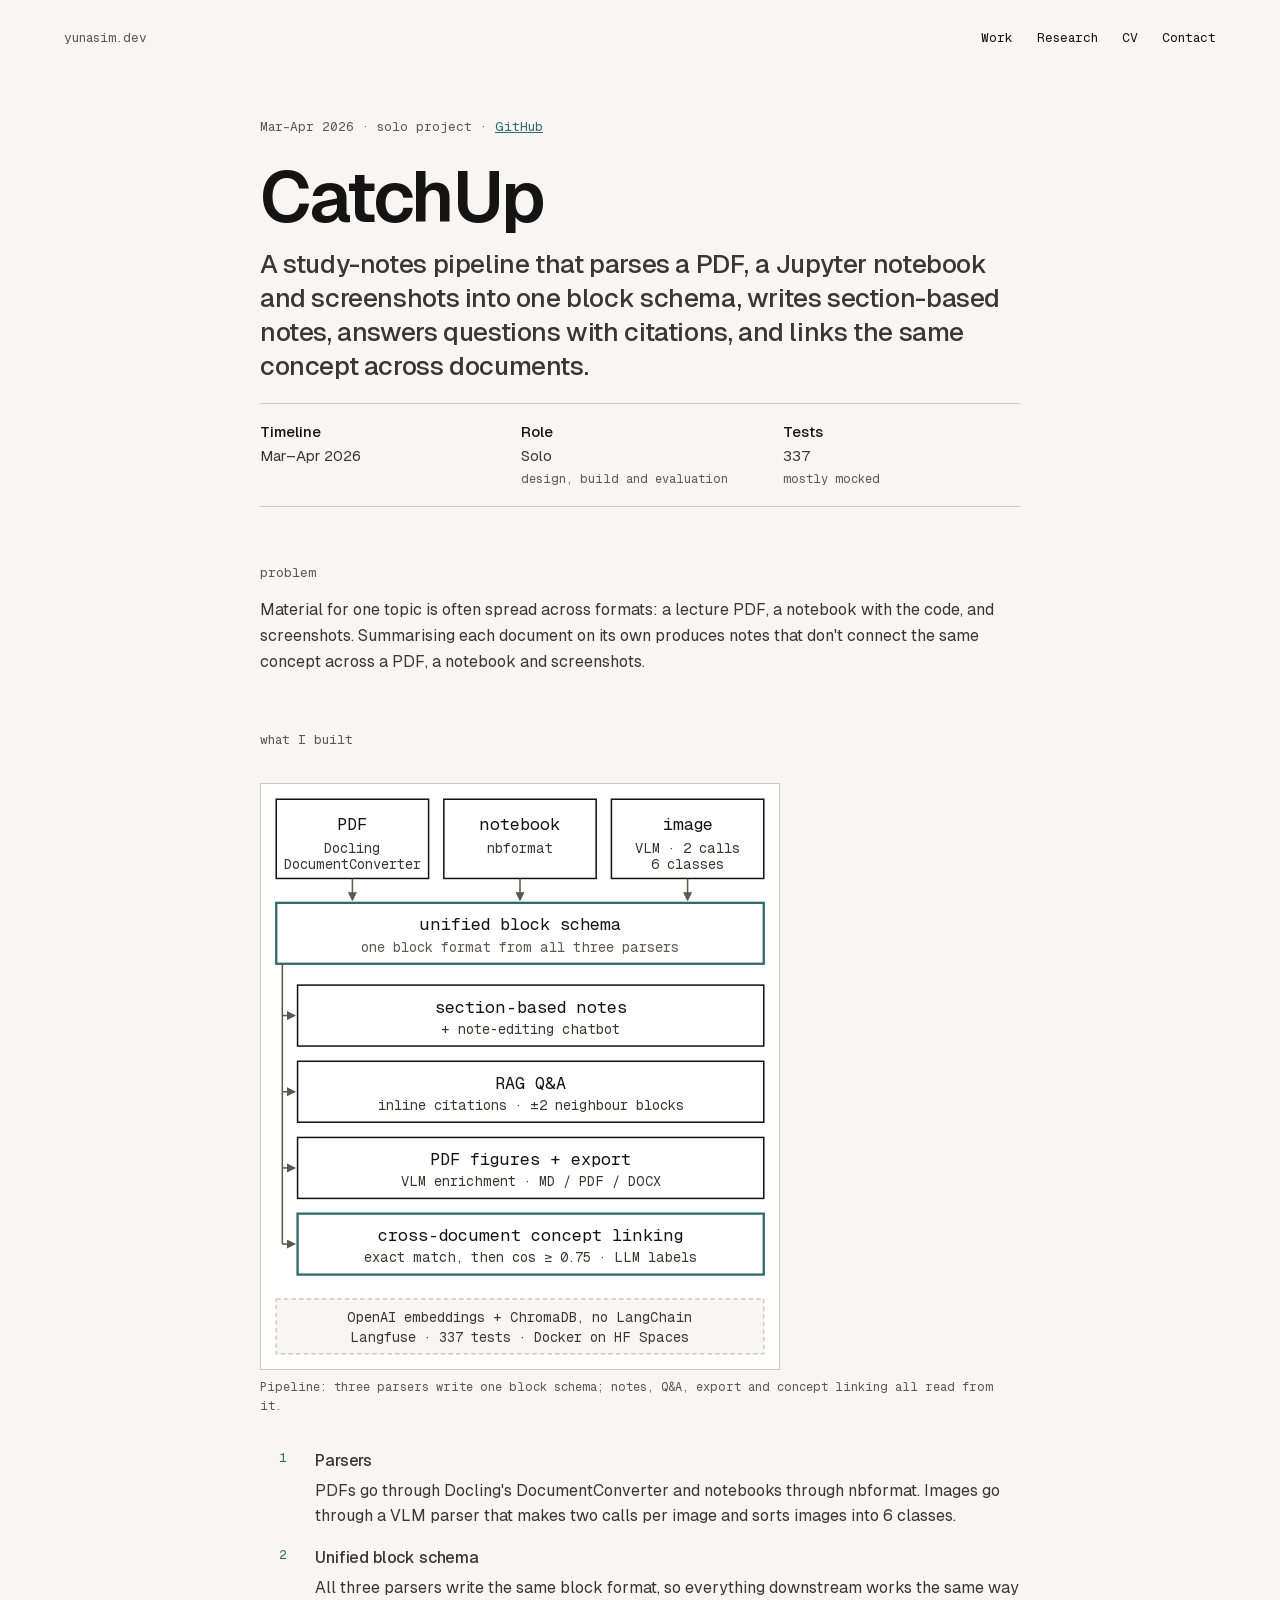
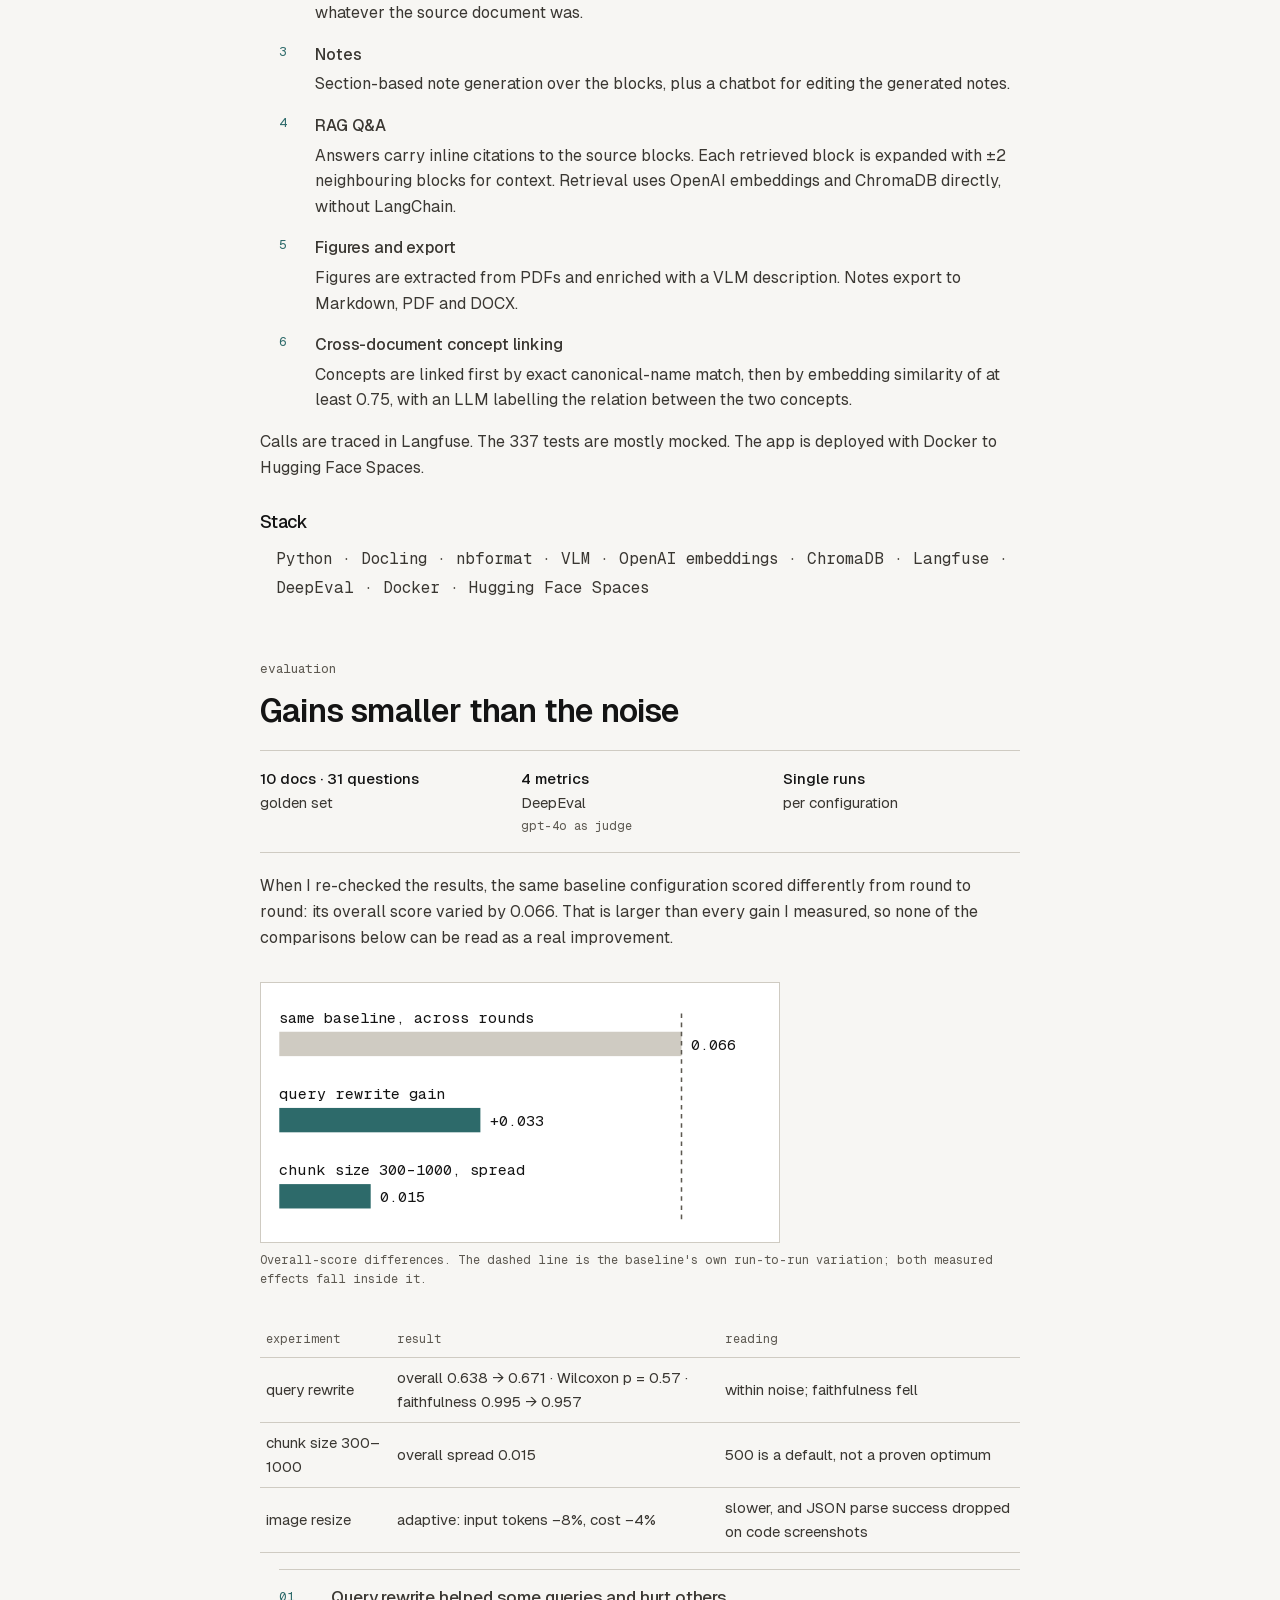
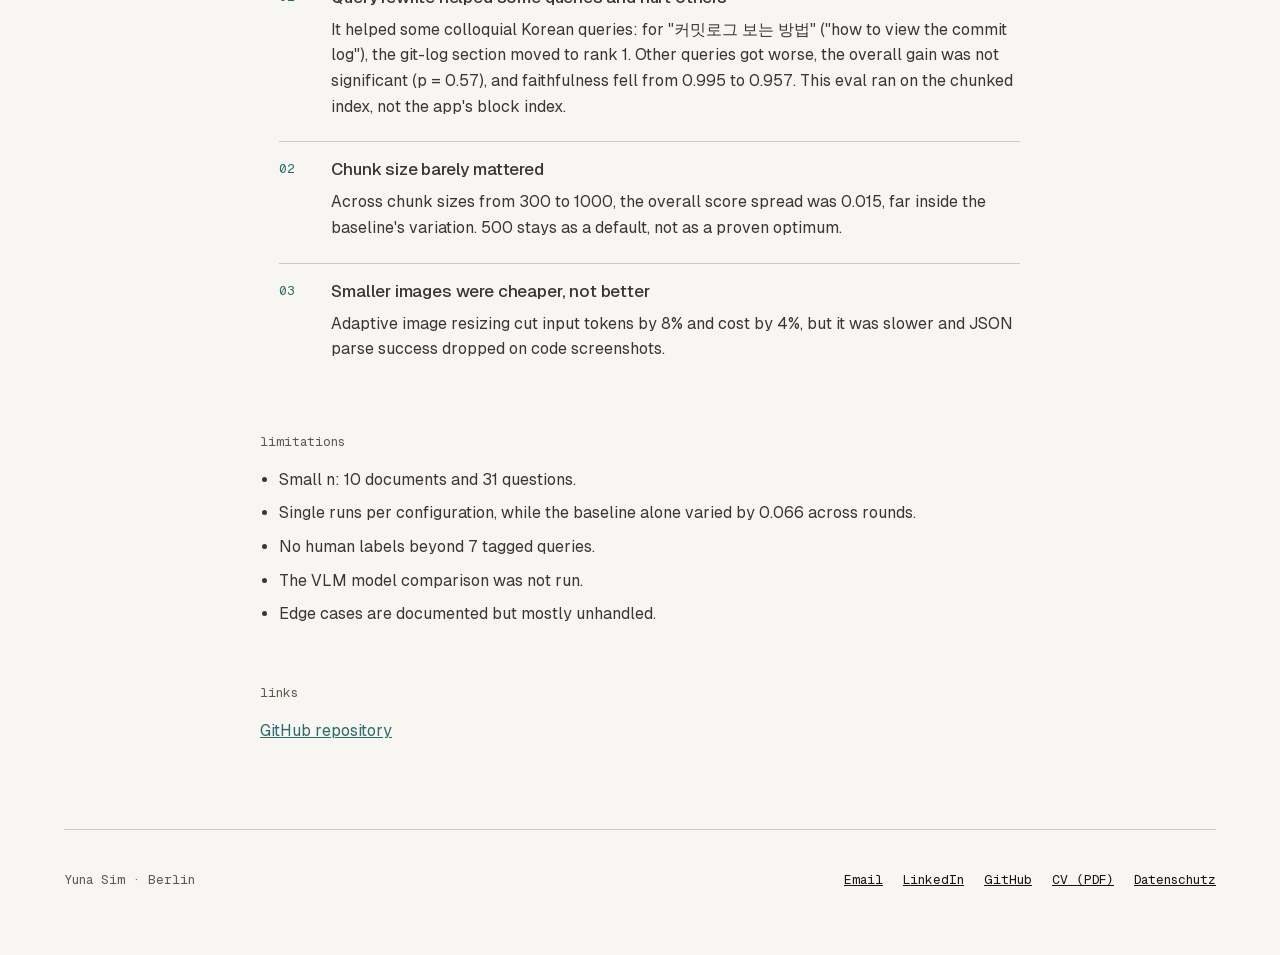
==== catchup.html @ 8ffbb91e "content: add CatchUp case study, move CatchUp into on the side New catchup.html on the case-study te" ====
<!doctype html>
<html lang="en">
<head>
<meta charset="utf-8">
<meta name="viewport" content="width=device-width, initial-scale=1">
<title>CatchUp · Yuna Sim</title>
<meta name="description" content="CatchUp: a solo pipeline that parses PDFs, notebooks and screenshots into one block schema, writes section notes, answers with citations and links concepts across documents, with an evaluation whose measured gains were smaller than run-to-run noise.">
<link rel="stylesheet" href="assets/fonts.css">
<link rel="stylesheet" href="assets/site.css">
</head>
<body>
<div class="wrap">

<nav aria-label="Main">
  <a href="./" style="color:var(--muted)">yunasim.dev</a>
  <div class="links"><a href="./#work">Work</a><a href="./#research">Research</a><a href="./#cv">CV</a><a href="#contact">Contact</a></div>
</nav>

<main class="article case">
  <p class="meta">Mar–Apr 2026 · solo project · <a href="https://github.com/yunaism/catchup">GitHub</a></p>
  <h1>CatchUp</h1>
  <p class="lede">A study-notes pipeline that parses a PDF, a Jupyter notebook and screenshots into one block schema, writes section-based notes, answers questions with citations, and links the same concept across documents.</p>
  <div class="facts">
    <div><b>Timeline</b>Mar–Apr 2026</div>
    <div><b>Role</b>Solo<span>design, build and evaluation</span></div>
    <div><b>Tests</b>337<span>mostly mocked</span></div>
  </div>

  <h2>problem</h2>
  <p>Material for one topic is often spread across formats: a lecture PDF, a notebook with the code, and screenshots. Summarising each document on its own produces notes that don't connect the same concept across a PDF, a notebook and screenshots.</p>

  <h2>what I built</h2>
  <figure>
    <svg viewBox="0 0 340 384" role="img" aria-label="CatchUp pipeline. Three parsers: PDF with Docling DocumentConverter, notebook with nbformat, image with a two-call VLM parser and six image classes. All three write a unified block schema. From it: section-based notes with a note-editing chatbot; RAG Q&amp;A with inline citations and plus or minus two neighbour blocks; PDF figure extraction with VLM enrichment and Markdown, PDF and DOCX export; cross-document concept linking by exact canonical match, then embedding similarity of at least 0.75 with LLM relation labels. Underneath: OpenAI embeddings and ChromaDB without LangChain, Langfuse tracing, 337 tests, Docker on Hugging Face Spaces." style="width:100%;max-width:520px;height:auto;display:block;background:#FFFFFF;border:1px solid var(--rule)">
      <defs><marker id="ca" markerWidth="6" markerHeight="6" refX="5" refY="3" orient="auto"><path d="M0,0 L0,6 L6,3 z" fill="#5C5850"/></marker></defs>
      <g font-family="Geist Mono, monospace" fill="#141414" font-size="10" text-anchor="middle">
        <g fill="#FFFFFF" stroke="#141414">
          <rect x="10" y="10" width="100" height="52"/><rect x="120" y="10" width="100" height="52"/><rect x="230" y="10" width="100" height="52"/>
        </g>
        <text x="60" y="30" font-size="11">PDF</text><text x="60" y="45" font-size="9" fill="#3A3732">Docling</text><text x="60" y="56" font-size="9" fill="#3A3732">DocumentConverter</text>
        <text x="170" y="30" font-size="11">notebook</text><text x="170" y="45" font-size="9" fill="#3A3732">nbformat</text>
        <text x="280" y="30" font-size="11">image</text><text x="280" y="45" font-size="9" fill="#3A3732">VLM · 2 calls</text><text x="280" y="56" font-size="9" fill="#3A3732">6 classes</text>
        <rect x="10" y="78" width="320" height="40" fill="#FFFFFF" stroke="#2D6A6A" stroke-width="1.5"/>
        <text x="170" y="96" font-size="11">unified block schema</text><text x="170" y="110" font-size="9" fill="#5C5850">one block format from all three parsers</text>
        <g fill="#FFFFFF" stroke="#141414">
          <rect x="24" y="132" width="306" height="40"/><rect x="24" y="182" width="306" height="40"/><rect x="24" y="232" width="306" height="40"/>
        </g>
        <rect x="24" y="282" width="306" height="40" fill="#FFFFFF" stroke="#2D6A6A" stroke-width="1.5"/>
        <text x="177" y="150" font-size="11">section-based notes</text><text x="177" y="164" font-size="9" fill="#3A3732">+ note-editing chatbot</text>
        <text x="177" y="200" font-size="11">RAG Q&amp;A</text><text x="177" y="214" font-size="9" fill="#3A3732">inline citations · ±2 neighbour blocks</text>
        <text x="177" y="250" font-size="11">PDF figures + export</text><text x="177" y="264" font-size="9" fill="#3A3732">VLM enrichment · MD / PDF / DOCX</text>
        <text x="177" y="300" font-size="11">cross-document concept linking</text><text x="177" y="314" font-size="9" fill="#3A3732">exact match, then cos ≥ 0.75 · LLM labels</text>
        <rect x="10" y="338" width="320" height="36" fill="#F7F6F3" stroke="#CFCBC2" stroke-dasharray="3 2"/>
        <text x="170" y="353" font-size="9" fill="#3A3732">OpenAI embeddings + ChromaDB, no LangChain</text>
        <text x="170" y="366" font-size="9" fill="#3A3732">Langfuse · 337 tests · Docker on HF Spaces</text>
        <g stroke="#5C5850" fill="none" marker-end="url(#ca)">
          <path d="M60 62 V76"/><path d="M170 62 V76"/><path d="M280 62 V76"/>
          <path d="M14 152 H22"/><path d="M14 202 H22"/><path d="M14 252 H22"/><path d="M14 302 H22"/>
        </g>
        <path d="M14 118 V302" stroke="#5C5850" fill="none"/>
      </g>
    </svg>
    <figcaption>Pipeline: three parsers write one block schema; notes, Q&amp;A, export and concept linking all read from it.</figcaption>
  </figure>
  <ol class="steps">
    <li><h3>Parsers</h3><p>PDFs go through Docling's DocumentConverter and notebooks through nbformat. Images go through a VLM parser that makes two calls per image and sorts images into 6 classes.</p></li>
    <li><h3>Unified block schema</h3><p>All three parsers write the same block format, so everything downstream works the same way whatever the source document was.</p></li>
    <li><h3>Notes</h3><p>Section-based note generation over the blocks, plus a chatbot for editing the generated notes.</p></li>
    <li><h3>RAG Q&amp;A</h3><p>Answers carry inline citations to the source blocks. Each retrieved block is expanded with ±2 neighbouring blocks for context. Retrieval uses OpenAI embeddings and ChromaDB directly, without LangChain.</p></li>
    <li><h3>Figures and export</h3><p>Figures are extracted from PDFs and enriched with a VLM description. Notes export to Markdown, PDF and DOCX.</p></li>
    <li><h3>Cross-document concept linking</h3><p>Concepts are linked first by exact canonical-name match, then by embedding similarity of at least 0.75, with an LLM labelling the relation between the two concepts.</p></li>
  </ol>
  <p>Calls are traced in Langfuse. The 337 tests are mostly mocked. The app is deployed with Docker to Hugging Face Spaces.</p>
  <h3>Stack</h3>
  <ul class="chips"><li>Python</li><li>Docling</li><li>nbformat</li><li>VLM</li><li>OpenAI embeddings</li><li>ChromaDB</li><li>Langfuse</li><li>DeepEval</li><li>Docker</li><li>Hugging Face Spaces</li></ul>

  <h2>evaluation</h2>
  <h3 class="headline">Gains smaller than the noise</h3>
  <div class="facts">
    <div><b>10 docs · 31 questions</b>golden set</div>
    <div><b>4 metrics</b>DeepEval<span>gpt-4o as judge</span></div>
    <div><b>Single runs</b>per configuration</div>
  </div>
  <p>When I re-checked the results, the same baseline configuration scored differently from round to round: its overall score varied by 0.066. That is larger than every gain I measured, so none of the comparisons below can be read as a real improvement.</p>
  <figure>
    <svg viewBox="0 0 340 170" role="img" aria-label="Bar chart of overall-score differences. Run-to-run variation of the same baseline: 0.066. Query rewrite gain: 0.033. Spread across chunk sizes 300 to 1000: 0.015. Both measured effects are smaller than the baseline's own variation." style="width:100%;max-width:520px;height:auto;display:block;background:#FFFFFF;border:1px solid var(--rule)">
      <g font-family="Geist Mono, monospace" font-size="10" fill="#141414">
        <text x="12" y="26">same baseline, across rounds</text>
        <rect x="12" y="32" width="264" height="16" fill="#CFCBC2"/><text x="282" y="44">0.066</text>
        <text x="12" y="76">query rewrite gain</text>
        <rect x="12" y="82" width="132" height="16" fill="#2D6A6A"/><text x="150" y="94">+0.033</text>
        <text x="12" y="126">chunk size 300–1000, spread</text>
        <rect x="12" y="132" width="60" height="16" fill="#2D6A6A"/><text x="78" y="144">0.015</text>
        <line x1="276" y1="20" x2="276" y2="156" stroke="#5C5850" stroke-dasharray="3 3"/>
      </g>
    </svg>
    <figcaption>Overall-score differences. The dashed line is the baseline's own run-to-run variation; both measured effects fall inside it.</figcaption>
  </figure>

  <div class="table-wrap">
    <table>
      <thead><tr><th>experiment</th><th>result</th><th>reading</th></tr></thead>
      <tbody>
        <tr><td>query rewrite</td><td>overall 0.638 → 0.671 · Wilcoxon p = 0.57 · faithfulness 0.995 → 0.957</td><td>within noise; faithfulness fell</td></tr>
        <tr><td>chunk size 300–1000</td><td>overall spread 0.015</td><td>500 is a default, not a proven optimum</td></tr>
        <tr><td>image resize</td><td>adaptive: input tokens −8%, cost −4%</td><td>slower, and JSON parse success dropped on code screenshots</td></tr>
      </tbody>
    </table>
  </div>
  <ol class="findings">
    <li><span class="n">01</span><div><h3>Query rewrite helped some queries and hurt others</h3><p>It helped some colloquial Korean queries: for "커밋로그 보는 방법" ("how to view the commit log"), the git-log section moved to rank 1. Other queries got worse, the overall gain was not significant (p = 0.57), and faithfulness fell from 0.995 to 0.957. This eval ran on the chunked index, not the app's block index.</p></div></li>
    <li><span class="n">02</span><div><h3>Chunk size barely mattered</h3><p>Across chunk sizes from 300 to 1000, the overall score spread was 0.015, far inside the baseline's variation. 500 stays as a default, not as a proven optimum.</p></div></li>
    <li><span class="n">03</span><div><h3>Smaller images were cheaper, not better</h3><p>Adaptive image resizing cut input tokens by 8% and cost by 4%, but it was slower and JSON parse success dropped on code screenshots.</p></div></li>
  </ol>

  <h2>limitations</h2>
  <ul>
    <li>Small n: 10 documents and 31 questions.</li>
    <li>Single runs per configuration, while the baseline alone varied by 0.066 across rounds.</li>
    <li>No human labels beyond 7 tagged queries.</li>
    <li>The VLM model comparison was not run.</li>
    <li>Edge cases are documented but mostly unhandled.</li>
  </ul>

  <h2>links</h2>
  <p><a href="https://github.com/yunaism/catchup">GitHub repository</a></p>
</main>

<footer id="contact">
  <span>Yuna Sim · Berlin</span>
  <div class="links">
    <a href="mailto:syna02178@gmail.com">Email</a><a href="https://www.linkedin.com/in/yunasim/">LinkedIn</a><a href="https://github.com/yunaism">GitHub</a><a href="assets/YunaSim_CV.pdf">CV (PDF)</a><a href="datenschutz.html">Datenschutz</a>
  </div>
</footer>

</div>
</body>
</html>
---- assets/fonts.css ----
/* Geist and Geist Mono, self-hosted (SIL Open Font License 1.1, see fonts/OFL.txt).
   Source: npm package geist@1.3.1. No requests to third-party font CDNs. */
@font-face{
  font-family:'Geist';
  src:url('fonts/Geist-Variable.woff2') format('woff2');
  font-weight:100 900;
  font-style:normal;
  font-display:swap;
}
@font-face{
  font-family:'Geist Mono';
  src:url('fonts/GeistMono-Variable.woff2') format('woff2');
  font-weight:100 900;
  font-style:normal;
  font-display:swap;
}
---- assets/site.css ----
/* yunasim.dev: shared styles (layout follows design/reference.html). No external requests. */
:root{
  --bg:#F7F6F3; --text:#141414; --text-2:#3A3732; --muted:#5C5850; --rule:#CFCBC2; --accent:#2D6A6A; --panel:#FFFFFF; --placeholder:#E9E6DF;
  --pad:clamp(20px,5vw,80px); --sans:'Geist',system-ui,sans-serif; --mono:'Geist Mono',ui-monospace,monospace;
}
*{box-sizing:border-box}
html{-webkit-text-size-adjust:100%}
body{margin:0;background:var(--bg);color:var(--text);font-family:var(--sans);font-size:16px;line-height:1.6}
a{color:var(--text)} a:hover{color:var(--accent)}
.wrap{max-width:1360px;margin:0 auto;padding:0 var(--pad)}
.mono{font-family:var(--mono)}
.label{font-family:var(--mono);font-size:13px;font-weight:400;color:var(--muted);margin:0}

/* nav */
nav{display:flex;flex-wrap:wrap;justify-content:space-between;align-items:center;gap:16px;padding:28px 0;font-family:var(--mono);font-size:13px}
nav .links{display:flex;flex-wrap:wrap;gap:24px}
nav a{text-decoration:none}

/* hero */
.hero{padding:40px 0 72px;display:flex;flex-direction:column;gap:28px}
.hero h1{margin:0;font-size:clamp(72px,10vw,152px);line-height:.9;font-weight:600;letter-spacing:-.05em}
.hero .role{font-family:var(--mono);font-size:14px;color:var(--muted);margin:0}
.hero-row{display:flex;flex-wrap:wrap;align-items:flex-end;justify-content:space-between;gap:32px}
.hero .intro{flex:999 1 520px;max-width:820px;margin:0;font-size:clamp(24px,2.6vw,36px);line-height:1.22;font-weight:500;letter-spacing:-.02em}
.hero .side{flex:1 1 360px;display:flex;flex-direction:column;gap:14px}
.actions{display:flex;flex-wrap:wrap;align-items:center;gap:20px}
.btn{display:inline-flex;align-items:center;min-height:44px;padding:0 22px;background:var(--text);color:var(--bg);text-decoration:none;font-weight:500;font-size:15px}
.btn:hover{background:var(--accent);color:var(--bg)}
.actions a:not(.btn){font-size:15px;font-weight:500}
.status{margin:0;font-size:14px;color:var(--muted)}
.todo{background:#FFF3C4;color:#5A4A00;padding:0 4px;font-family:var(--mono);font-size:.85em}

/* sections */
section{padding:72px 0;border-top:1px solid var(--rule)}
section > .label{margin-bottom:32px}

/* tiles */
.tiles{display:grid;grid-template-columns:repeat(3,minmax(0,1fr));gap:32px}
.tile{display:flex;flex-direction:column;gap:14px;min-width:0}
.tile .visual{width:100%;aspect-ratio:16/10;background:var(--panel);border:1px solid var(--rule);overflow:hidden;display:flex;align-items:center;justify-content:center}
.tile .visual video,.tile .visual img{width:100%;height:100%;object-fit:contain;display:block;background:#FFFFFF}
.tile .visual.ph{background:var(--placeholder);border-style:dashed;padding:20px;text-align:center;font-family:var(--mono);font-size:12px;color:var(--text-2)}
.vcap{display:grid;grid-template-columns:repeat(3,minmax(0,1fr));gap:8px;font-family:var(--mono);font-size:11px;line-height:1.35;color:var(--text-2);margin-top:-6px}
.tile .meta{font-family:var(--mono);font-size:12px;color:var(--muted)}
.tile h3{margin:0;font-size:24px;line-height:1.2;font-weight:500;letter-spacing:-.015em}
.tile p{margin:0;font-size:15px;line-height:1.6;color:var(--text-2)}
.tile .part{font-family:var(--mono);font-size:12px;line-height:1.6;color:var(--muted)}
.tile .more{display:flex;flex-wrap:wrap;gap:18px;margin-top:auto;padding-top:4px}
.tile .more a{color:var(--accent);font-weight:500;font-size:15px}

/* checks */
.checks{display:grid;grid-template-columns:repeat(3,minmax(0,1fr));gap:32px;counter-reset:c}
.check{display:flex;flex-direction:column;gap:12px;border-top:2px solid var(--text);padding-top:16px}
.check h3{margin:0;font-size:20px;font-weight:500;letter-spacing:-.01em}
.check .where{font-family:var(--mono);font-size:12px;color:var(--muted)}
.check dl{margin:0;display:grid;grid-template-columns:56px 1fr;gap:6px 12px;font-size:15px;line-height:1.55}
.check dt{font-family:var(--mono);font-size:12px;color:var(--accent);padding-top:3px}
.check dd{margin:0;color:var(--text-2)}

/* research */
.research{display:grid;grid-template-columns:minmax(0,1fr) minmax(0,1fr);gap:48px}
.research h3{margin:0 0 12px;font-family:var(--mono);font-size:12px;font-weight:400;color:var(--muted)}
.research ul{margin:0;padding:0;list-style:none}
.research li{padding:14px 0;border-top:1px solid var(--rule);font-size:15px;line-height:1.5}
.research li:last-child{border-bottom:1px solid var(--rule)}
.research li .t{display:block;font-weight:500;color:var(--text)}
.research li a.t:hover{color:var(--accent)}
.research li .s{display:block;font-family:var(--mono);font-size:12px;color:var(--muted);margin-top:4px}

/* side */
.side-study{display:flex;flex-wrap:wrap;align-items:center;gap:48px}
.side-study svg{flex:0 1 300px;width:100%;max-width:300px;height:auto}
.side-study .txt{flex:1 1 320px;max-width:560px;display:flex;flex-direction:column;gap:10px}
.side-study .txt p{margin:0}
.side-study .q{font-size:24px;line-height:1.3;font-weight:500;letter-spacing:-.015em}
.side-grid{display:grid;grid-template-columns:minmax(0,1fr) minmax(0,1fr);gap:48px}
.side-grid .side-study{align-items:flex-start;gap:24px}
.side-grid .side-study svg{flex-basis:240px;max-width:240px}

footer{border-top:1px solid var(--rule);padding:40px 0 64px;display:flex;flex-wrap:wrap;justify-content:space-between;gap:20px;font-family:var(--mono);font-size:13px;color:var(--muted)}
footer .links{display:flex;flex-wrap:wrap;gap:20px}

@media (max-width:1000px){
  .tiles,.checks{grid-template-columns:minmax(0,1fr)}
  .research,.side-grid{grid-template-columns:minmax(0,1fr)}
  .tile .visual{aspect-ratio:16/9}
  .tile .visual.strip{aspect-ratio:1000/320}
}
@media (prefers-reduced-motion:reduce){ video{display:none} .poster-fallback{display:block!important} }

/* Long-form pages (case studies, legal). Same tokens, single text column. */
.article{max-width:760px;padding:40px 0 72px}
.article.case{margin-left:auto;margin-right:auto}
.article h1{margin:0 0 16px;font-size:clamp(40px,6vw,72px);line-height:.98;font-weight:600;letter-spacing:-.04em}
.article .meta{font-family:var(--mono);font-size:13px;color:var(--muted);margin:0 0 24px}
.article .lede{font-size:clamp(20px,2.2vw,26px);line-height:1.3;font-weight:500;letter-spacing:-.015em;margin:0 0 16px}
.article h2{margin:56px 0 14px;font-family:var(--mono);font-size:13px;font-weight:400;color:var(--muted)}
.article p,.article li{color:var(--text-2);font-size:16px}
.article p{margin:0 0 14px}
.article ul,.article ol{margin:0 0 14px;padding-left:1.2em}
.article li{margin-bottom:8px}
.article .part{font-family:var(--mono);font-size:13px;color:var(--muted)}
.article a{color:var(--accent)}
.article figure{margin:32px 0}
.article figure img,.article figure video{width:100%;height:auto;display:block;background:#FFFFFF;border:1px solid var(--rule)}
.article figcaption{font-family:var(--mono);font-size:12px;color:var(--muted);margin-top:8px}
.article h3{margin:28px 0 8px;font-size:18px;font-weight:500;letter-spacing:-.01em}
.article .phase{font-family:var(--sans);color:var(--text);margin:64px 0 0;padding-top:24px;border-top:2px solid var(--text);font-size:clamp(24px,3vw,32px);font-weight:600;letter-spacing:-.025em;line-height:1.15}
.article .phase + .meta{margin-top:8px}
.article .headline{margin:8px 0 16px;font-size:clamp(24px,3vw,32px);font-weight:600;letter-spacing:-.025em;line-height:1.15;color:var(--text)}
.article blockquote{margin:16px 0;padding:0 0 0 16px;border-left:2px solid var(--accent);color:var(--text-2);font-size:17px}
.article code{font-family:var(--mono);font-size:.88em}
/* figure grids: images stay inside the column at any width */
.figs{display:grid;gap:12px;grid-template-columns:repeat(var(--cols,3),minmax(0,1fr))}
.figs figure{margin:0}
.figs img{width:100%;height:auto;display:block;background:#FFFFFF;border:1px solid var(--rule)}
.figs .cap{font-family:var(--mono);font-size:12px;color:var(--muted);margin-top:6px}
@media (max-width:560px){ .figs{--cols:2} .figs.keep{--cols:3} .figs.stack{--cols:1} }
/* finding -> decision pairs */
.pairs{display:grid;gap:20px;margin:16px 0}
.pair{display:grid;grid-template-columns:minmax(0,1fr) minmax(0,1fr);gap:16px;border-top:1px solid var(--rule);padding-top:14px}
.pair .k{display:block;font-family:var(--mono);font-size:12px;color:var(--accent);margin-bottom:4px}
.pair p{margin:0;font-size:15px}
@media (max-width:560px){ .pair{grid-template-columns:minmax(0,1fr)} }
/* results table */
.table-wrap{overflow-x:auto;margin:16px 0}
.article table{border-collapse:collapse;width:100%;font-size:15px}
.article th,.article td{text-align:left;padding:8px 6px;border-bottom:1px solid var(--rule);color:var(--text-2)}
.article th{font-family:var(--mono);font-size:12px;font-weight:400;color:var(--muted)}
.article td.num,.article th.num{text-align:right;font-variant-numeric:tabular-nums}
.article tr.best td{color:var(--text);font-weight:500}
/* ownership labels */
.own,.article .own{font-family:var(--mono);font-size:12px;color:var(--muted)}
.own.mine{color:var(--accent)}
.tile .visual img.shot{object-fit:cover;object-position:top}
/* old-page components, restyled: highlight box, inline stats, methods lists, roadmap */
.callout{margin:20px 0;padding:14px 16px;border-left:2px solid var(--accent);background:#FFFFFF}
.callout p{margin:0;color:var(--text-2)}
.facts{display:grid;gap:12px 24px;grid-template-columns:repeat(auto-fit,minmax(180px,1fr));margin:20px 0;padding:16px 0;border-top:1px solid var(--rule);border-bottom:1px solid var(--rule)}
.facts div{font-size:15px;color:var(--text-2)}
.facts b{display:block;font-weight:500;color:var(--text)}
.facts span{display:block;font-family:var(--mono);font-size:12px;color:var(--muted);margin-top:2px}
.chips{list-style:none;margin:8px 0 16px;padding:0;font-family:var(--mono);font-size:13px;color:var(--text-2);line-height:1.8}
.chips li{display:inline;margin:0}
.chips li + li::before{content:" · ";color:var(--muted)}
.chips-group{display:grid;grid-template-columns:110px minmax(0,1fr);gap:4px 16px;margin:8px 0 16px}
.chips-group dt{font-family:var(--mono);font-size:12px;color:var(--muted);padding-top:3px}
.chips-group dd{margin:0}
.chips-group .chips{margin:0}
@media (max-width:560px){ .chips-group{grid-template-columns:minmax(0,1fr)} .chips-group dt{padding-top:8px} }
.steps{list-style:none;padding:0;margin:16px 0;counter-reset:s}
.steps > li{counter-increment:s;position:relative;padding:0 0 0 36px;margin:0 0 16px}
.steps > li::before{content:counter(s);position:absolute;left:0;top:0;font-family:var(--mono);font-size:13px;color:var(--accent)}
.steps h3{margin:0 0 4px;font-size:16px}
.steps p{margin:0}
.findings{list-style:none;padding:0;margin:16px 0}
.findings > li{display:grid;grid-template-columns:40px minmax(0,1fr);gap:0 12px;padding:14px 0;border-top:1px solid var(--rule)}
.findings .n{font-family:var(--mono);font-size:13px;color:var(--accent);padding-top:3px}
.findings h3{margin:0 0 6px;font-size:17px}
.findings p{margin:0}
.roadmap h3{margin-top:20px}
.roadmap .k{font-family:var(--mono);font-size:12px;color:var(--muted);font-weight:400;margin-left:6px}
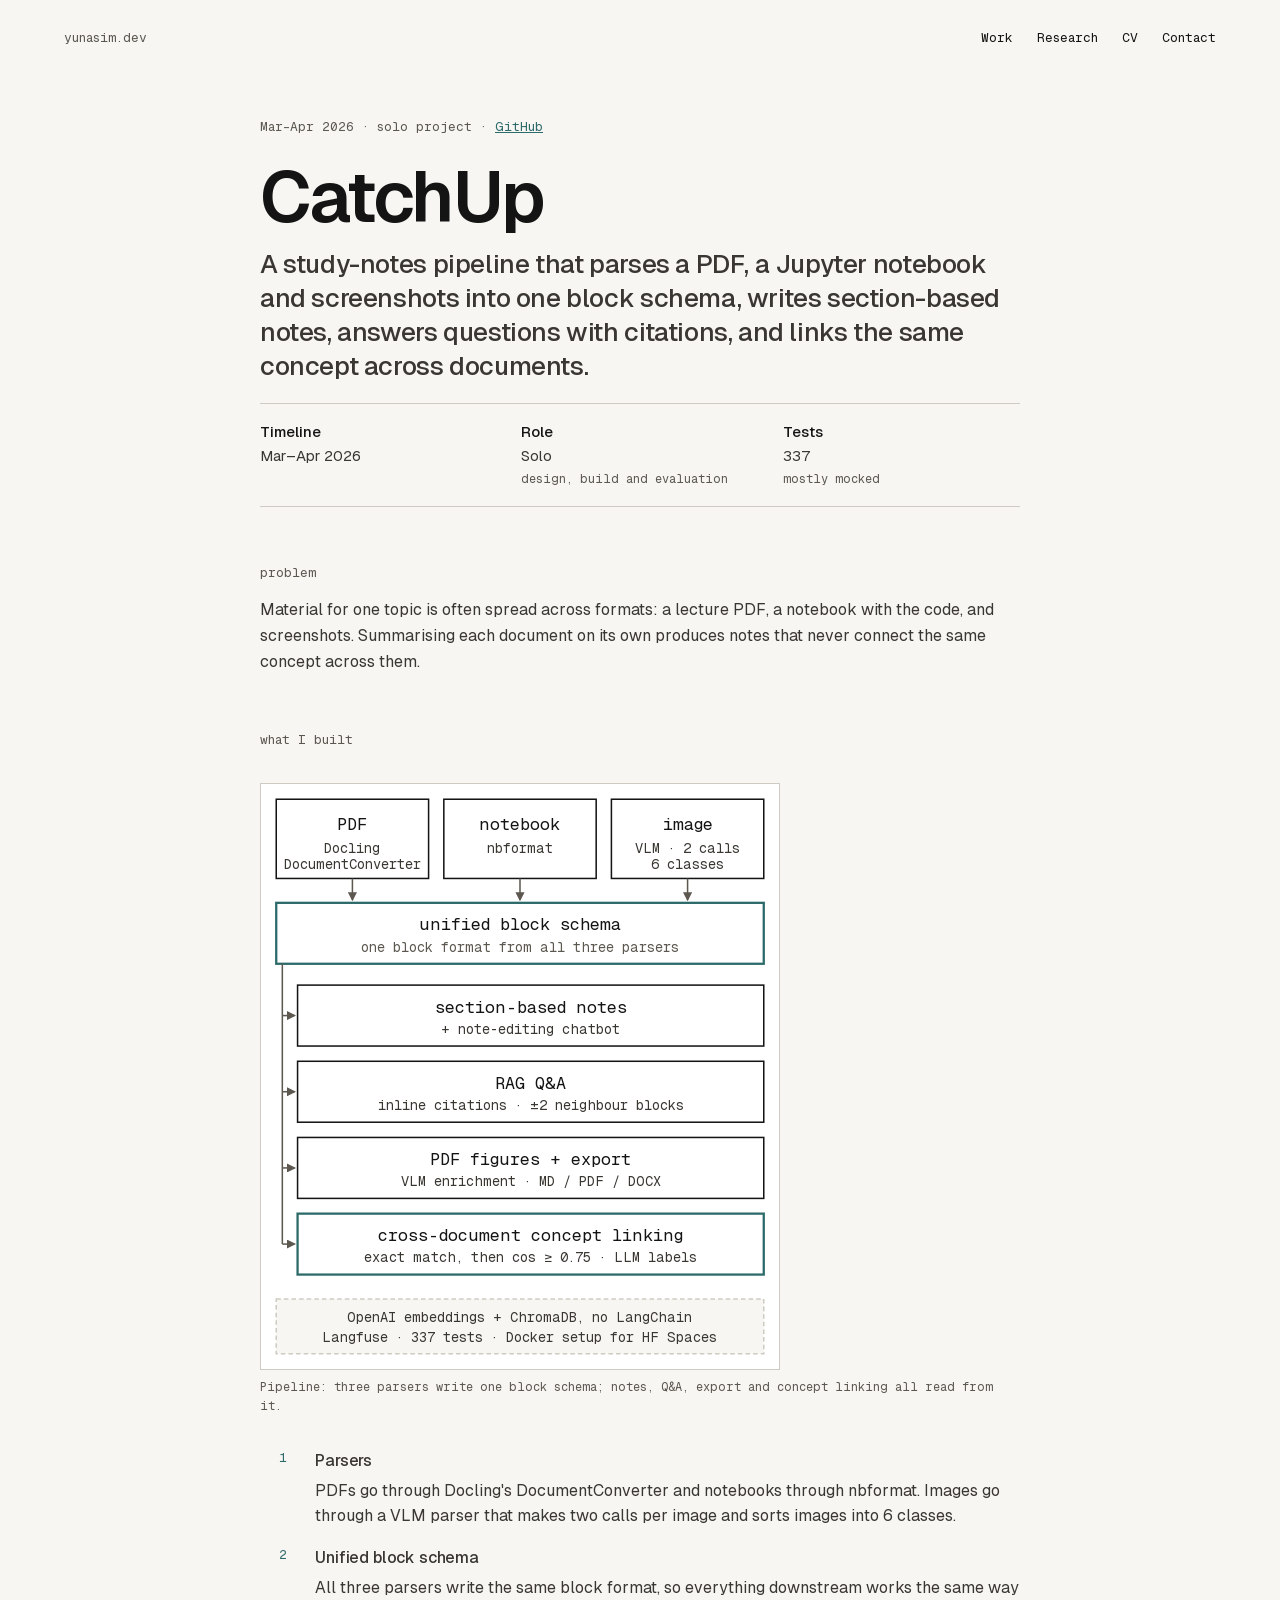
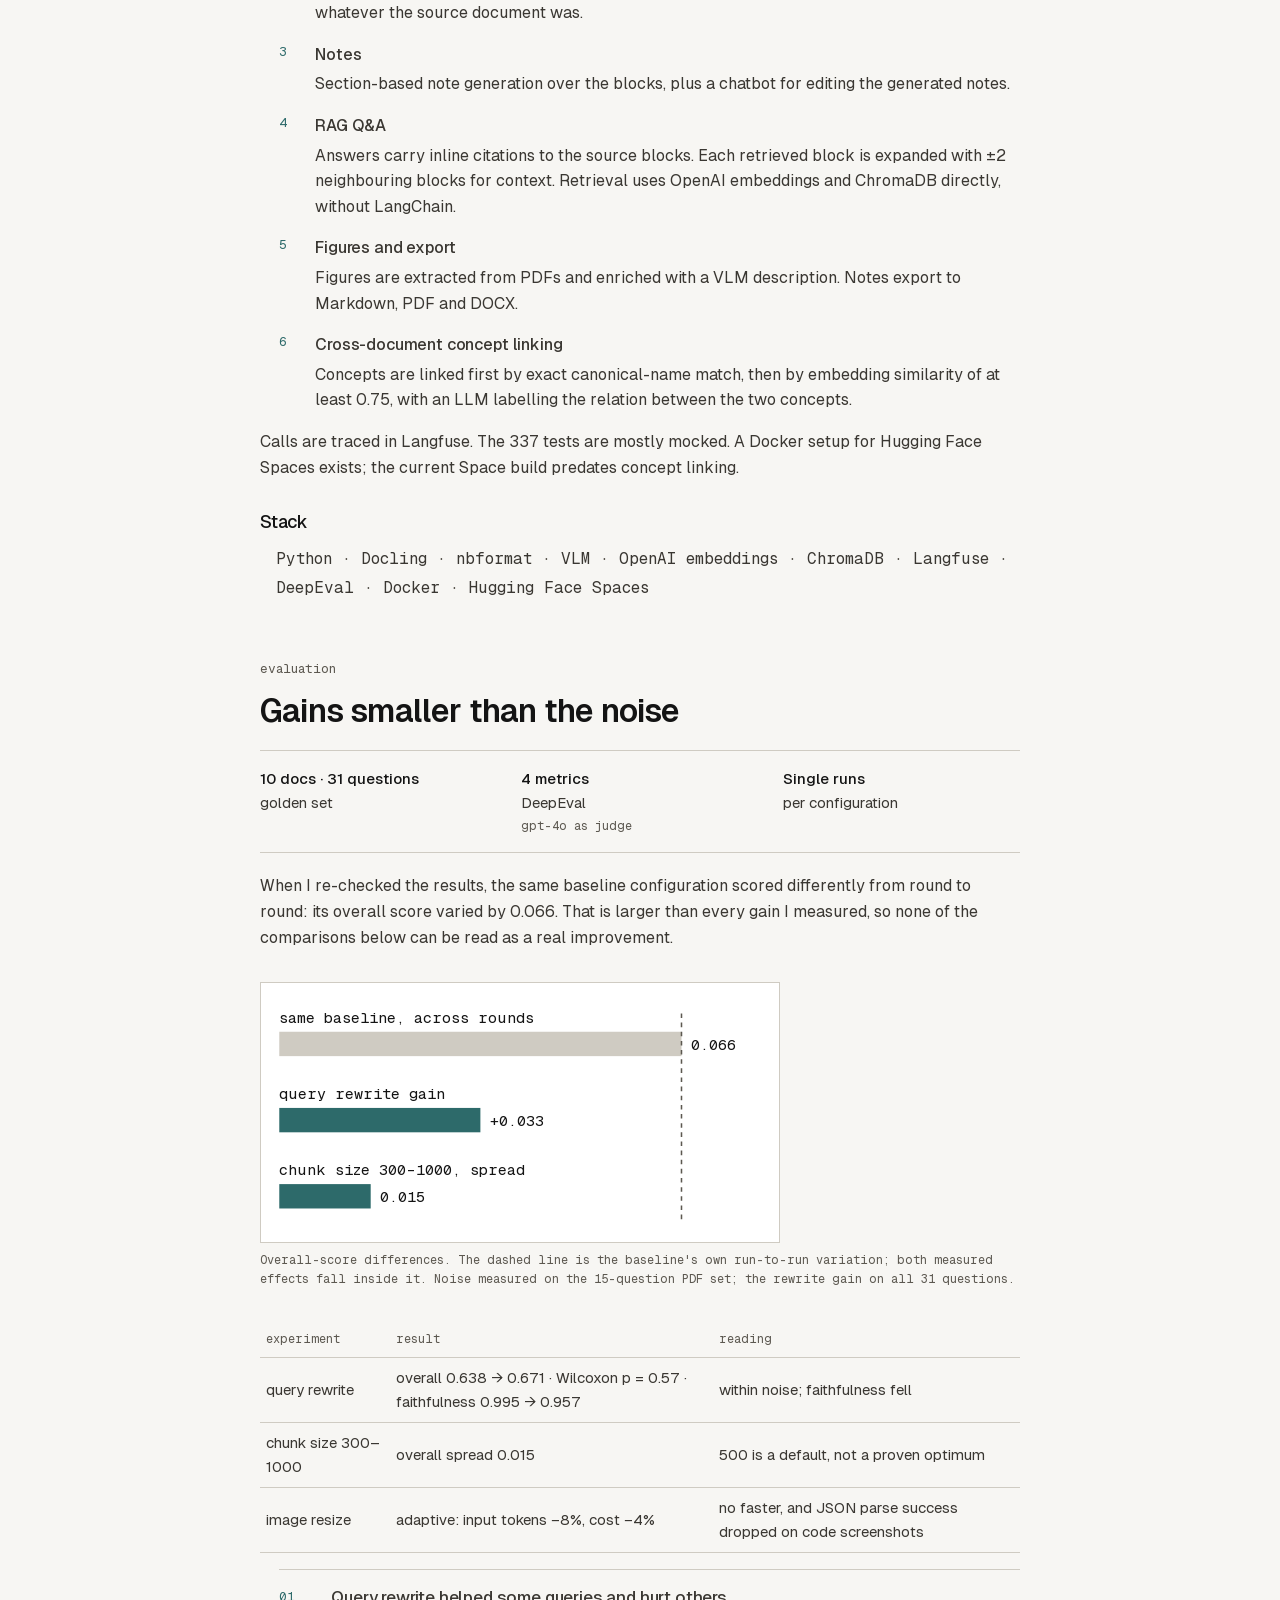
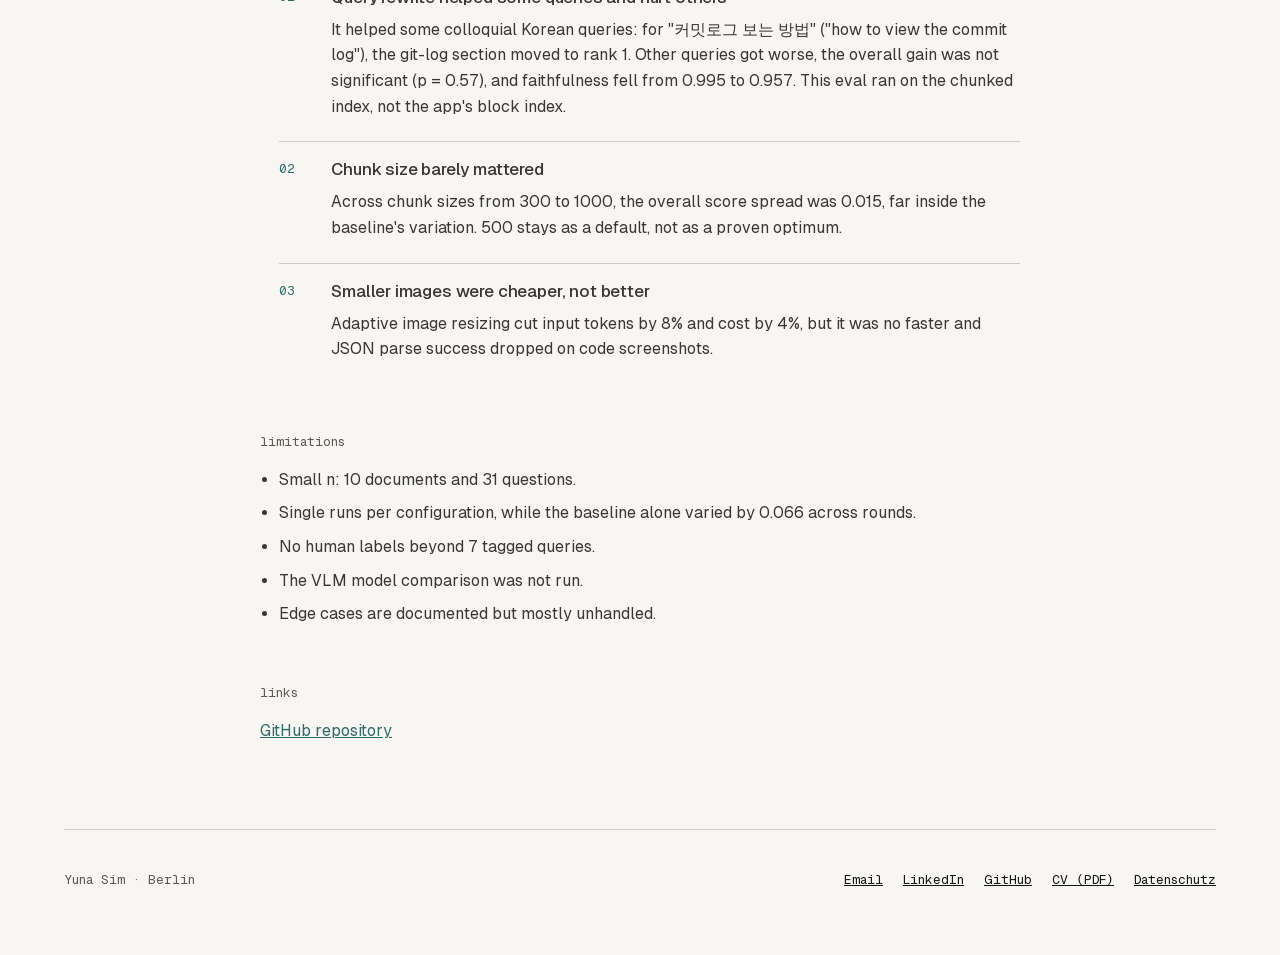
==== commit 71539149: "content: CatchUp wording fixes, Welfare trace card on home CatchUp: HF Spaces build predates concept" ====
--- a/catchup.html
+++ b/catchup.html
@@ -27,11 +27,11 @@
   </div>
 
   <h2>problem</h2>
-  <p>Material for one topic is often spread across formats: a lecture PDF, a notebook with the code, and screenshots. Summarising each document on its own produces notes that don't connect the same concept across a PDF, a notebook and screenshots.</p>
+  <p>Material for one topic is often spread across formats: a lecture PDF, a notebook with the code, and screenshots. Summarising each document on its own produces notes that never connect the same concept across them.</p>
 
   <h2>what I built</h2>
   <figure>
-    <svg viewBox="0 0 340 384" role="img" aria-label="CatchUp pipeline. Three parsers: PDF with Docling DocumentConverter, notebook with nbformat, image with a two-call VLM parser and six image classes. All three write a unified block schema. From it: section-based notes with a note-editing chatbot; RAG Q&amp;A with inline citations and plus or minus two neighbour blocks; PDF figure extraction with VLM enrichment and Markdown, PDF and DOCX export; cross-document concept linking by exact canonical match, then embedding similarity of at least 0.75 with LLM relation labels. Underneath: OpenAI embeddings and ChromaDB without LangChain, Langfuse tracing, 337 tests, Docker on Hugging Face Spaces." style="width:100%;max-width:520px;height:auto;display:block;background:#FFFFFF;border:1px solid var(--rule)">
+    <svg viewBox="0 0 340 384" role="img" aria-label="CatchUp pipeline. Three parsers: PDF with Docling DocumentConverter, notebook with nbformat, image with a two-call VLM parser and six image classes. All three write a unified block schema. From it: section-based notes with a note-editing chatbot; RAG Q&amp;A with inline citations and plus or minus two neighbour blocks; PDF figure extraction with VLM enrichment and Markdown, PDF and DOCX export; cross-document concept linking by exact canonical match, then embedding similarity of at least 0.75 with LLM relation labels. Underneath: OpenAI embeddings and ChromaDB without LangChain, Langfuse tracing, 337 tests, a Docker setup for Hugging Face Spaces." style="width:100%;max-width:520px;height:auto;display:block;background:#FFFFFF;border:1px solid var(--rule)">
       <defs><marker id="ca" markerWidth="6" markerHeight="6" refX="5" refY="3" orient="auto"><path d="M0,0 L0,6 L6,3 z" fill="#5C5850"/></marker></defs>
       <g font-family="Geist Mono, monospace" fill="#141414" font-size="10" text-anchor="middle">
         <g fill="#FFFFFF" stroke="#141414">
@@ -52,7 +52,7 @@
         <text x="177" y="300" font-size="11">cross-document concept linking</text><text x="177" y="314" font-size="9" fill="#3A3732">exact match, then cos ≥ 0.75 · LLM labels</text>
         <rect x="10" y="338" width="320" height="36" fill="#F7F6F3" stroke="#CFCBC2" stroke-dasharray="3 2"/>
         <text x="170" y="353" font-size="9" fill="#3A3732">OpenAI embeddings + ChromaDB, no LangChain</text>
-        <text x="170" y="366" font-size="9" fill="#3A3732">Langfuse · 337 tests · Docker on HF Spaces</text>
+        <text x="170" y="366" font-size="9" fill="#3A3732">Langfuse · 337 tests · Docker setup for HF Spaces</text>
         <g stroke="#5C5850" fill="none" marker-end="url(#ca)">
           <path d="M60 62 V76"/><path d="M170 62 V76"/><path d="M280 62 V76"/>
           <path d="M14 152 H22"/><path d="M14 202 H22"/><path d="M14 252 H22"/><path d="M14 302 H22"/>
@@ -70,7 +70,7 @@
     <li><h3>Figures and export</h3><p>Figures are extracted from PDFs and enriched with a VLM description. Notes export to Markdown, PDF and DOCX.</p></li>
     <li><h3>Cross-document concept linking</h3><p>Concepts are linked first by exact canonical-name match, then by embedding similarity of at least 0.75, with an LLM labelling the relation between the two concepts.</p></li>
   </ol>
-  <p>Calls are traced in Langfuse. The 337 tests are mostly mocked. The app is deployed with Docker to Hugging Face Spaces.</p>
+  <p>Calls are traced in Langfuse. The 337 tests are mostly mocked. A Docker setup for Hugging Face Spaces exists; the current Space build predates concept linking.</p>
   <h3>Stack</h3>
   <ul class="chips"><li>Python</li><li>Docling</li><li>nbformat</li><li>VLM</li><li>OpenAI embeddings</li><li>ChromaDB</li><li>Langfuse</li><li>DeepEval</li><li>Docker</li><li>Hugging Face Spaces</li></ul>
 
@@ -94,7 +94,7 @@
         <line x1="276" y1="20" x2="276" y2="156" stroke="#5C5850" stroke-dasharray="3 3"/>
       </g>
     </svg>
-    <figcaption>Overall-score differences. The dashed line is the baseline's own run-to-run variation; both measured effects fall inside it.</figcaption>
+    <figcaption>Overall-score differences. The dashed line is the baseline's own run-to-run variation; both measured effects fall inside it. Noise measured on the 15-question PDF set; the rewrite gain on all 31 questions.</figcaption>
   </figure>
 
   <div class="table-wrap">
@@ -103,14 +103,14 @@
       <tbody>
         <tr><td>query rewrite</td><td>overall 0.638 → 0.671 · Wilcoxon p = 0.57 · faithfulness 0.995 → 0.957</td><td>within noise; faithfulness fell</td></tr>
         <tr><td>chunk size 300–1000</td><td>overall spread 0.015</td><td>500 is a default, not a proven optimum</td></tr>
-        <tr><td>image resize</td><td>adaptive: input tokens −8%, cost −4%</td><td>slower, and JSON parse success dropped on code screenshots</td></tr>
+        <tr><td>image resize</td><td>adaptive: input tokens −8%, cost −4%</td><td>no faster, and JSON parse success dropped on code screenshots</td></tr>
       </tbody>
     </table>
   </div>
   <ol class="findings">
     <li><span class="n">01</span><div><h3>Query rewrite helped some queries and hurt others</h3><p>It helped some colloquial Korean queries: for "커밋로그 보는 방법" ("how to view the commit log"), the git-log section moved to rank 1. Other queries got worse, the overall gain was not significant (p = 0.57), and faithfulness fell from 0.995 to 0.957. This eval ran on the chunked index, not the app's block index.</p></div></li>
     <li><span class="n">02</span><div><h3>Chunk size barely mattered</h3><p>Across chunk sizes from 300 to 1000, the overall score spread was 0.015, far inside the baseline's variation. 500 stays as a default, not as a proven optimum.</p></div></li>
-    <li><span class="n">03</span><div><h3>Smaller images were cheaper, not better</h3><p>Adaptive image resizing cut input tokens by 8% and cost by 4%, but it was slower and JSON parse success dropped on code screenshots.</p></div></li>
+    <li><span class="n">03</span><div><h3>Smaller images were cheaper, not better</h3><p>Adaptive image resizing cut input tokens by 8% and cost by 4%, but it was no faster and JSON parse success dropped on code screenshots.</p></div></li>
   </ol>
 
   <h2>limitations</h2>
